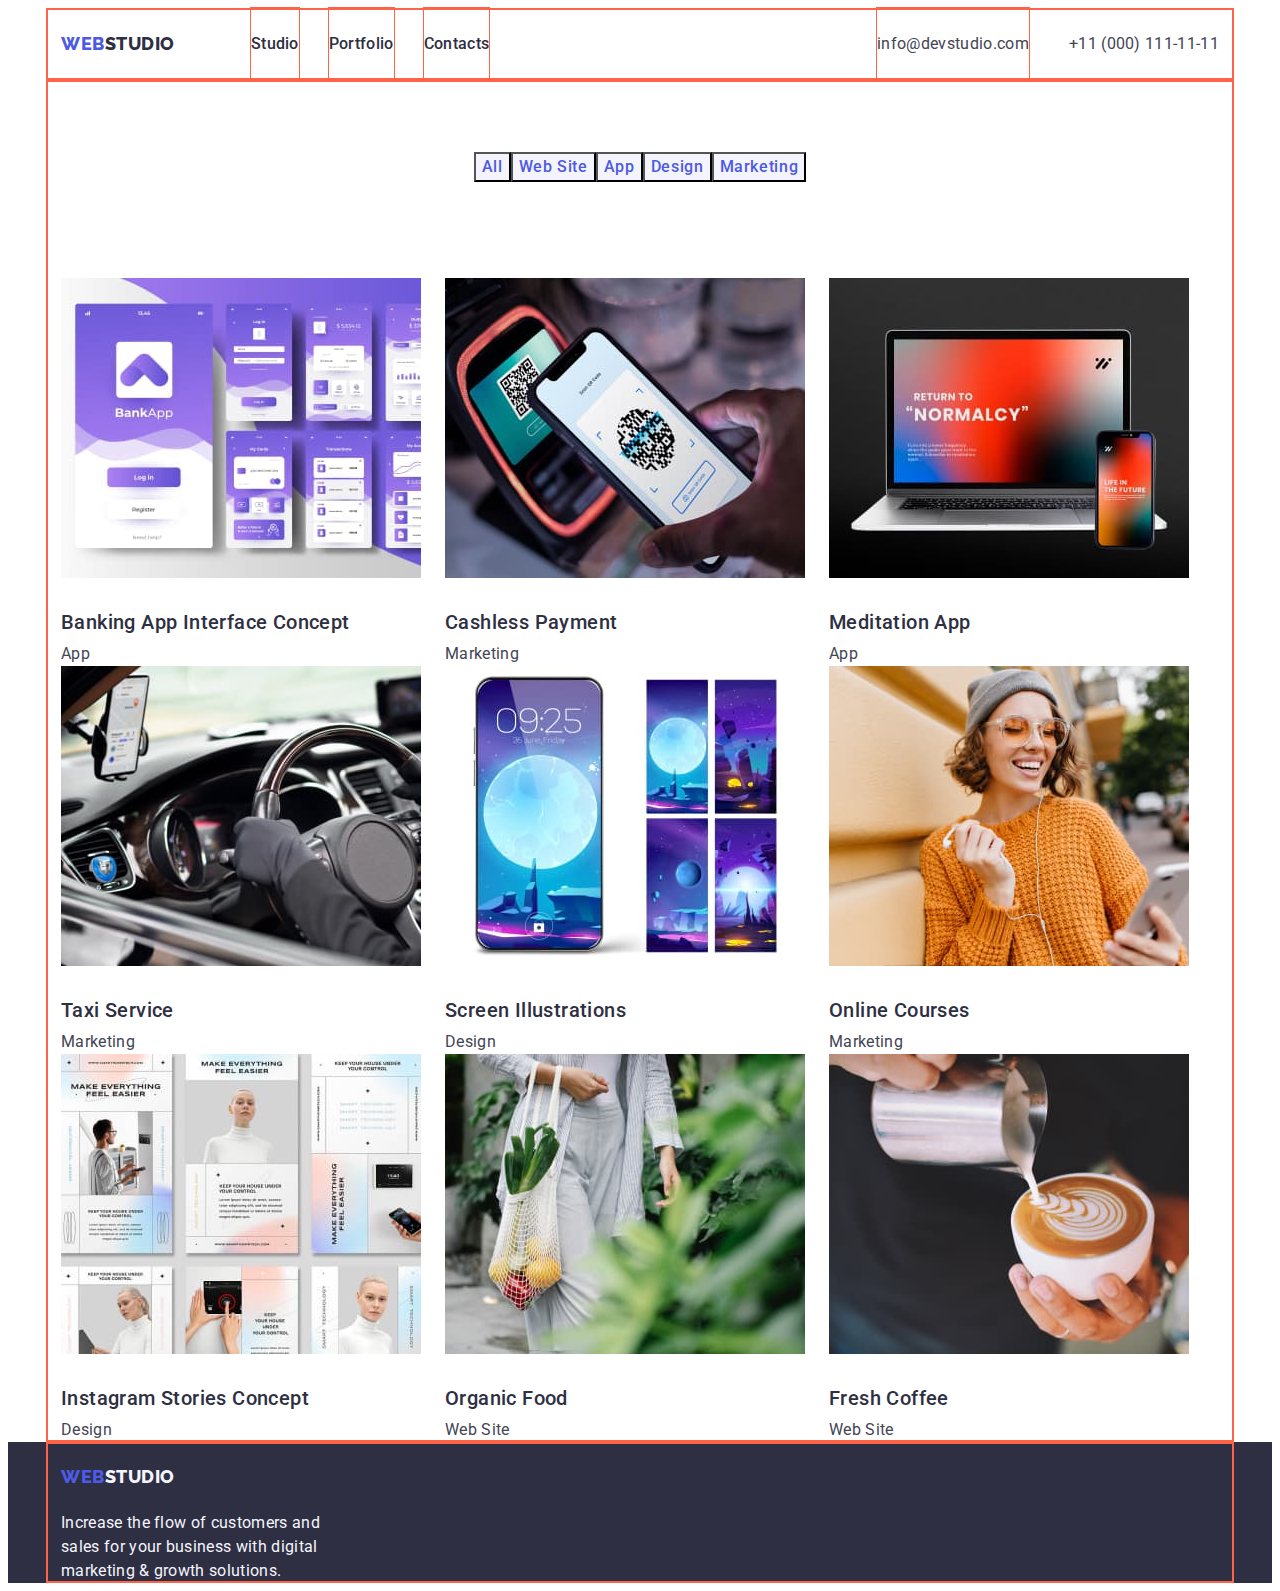
==== portfolio.html @ 321c63d9 "portfolio page is made" ====
<!DOCTYPE html>
<html lang="en">

<head>
    <meta charset="UTF-8" />
    <meta http-equiv="X-UA-Compatible" content="IE=edge" />
    <meta name="viewport" content="width=device-width, initial-scale=1.0" />
    <title>Portfolio</title>
    <link rel="preconnect" href="https://fonts.googleapis.com">
    <link rel="preconnect" href="https://fonts.gstatic.com" crossorigin>
    <link href="https://fonts.googleapis.com/css2?family=Raleway:wght@800&family=Roboto:wght@400;500;700&display=swap"
        rel="stylesheet">
    <link rel="stylesheet" href="https://cdnjs.cloudflare.com/ajax/libs/modern-normalize/1.1.0/modern-normalize.min.css"
        integrity="sha512-wpPYUAdjBVSE4KJnH1VR1HeZfpl1ub8YT/NKx4PuQ5NmX2tKuGu6U/JRp5y+Y8XG2tV+wKQpNHVUX03MfMFn9Q=="
        crossorigin="anonymous" referrerpolicy="no-referrer" />
    <link rel="stylesheet" href="./css/styles.css" />
</head>

<body>
    <!-- start header -->
    <header class="header">
        <div class="header-container container">
            <nav class="header-nav">
                <a href="./index.html" class="logo link">Web<span class="logo-dark">Studio</span></a>
                <ul class="header-list list">
                    <li class="header-list-item">
                        <a class="header-item link" href="./index.html">Studio</a>
                    </li>
                    <li class="header-list-item">
                        <a class="header-item link" href="./portfolio.html">Portfolio</a>
                    </li>
                    <li class="header-list-item">
                        <a class="header-item link" href="">Contacts</a>
                    </li>
                </ul>
            </nav>
            <address class="address">
                <ul class="address-list list">
                    <li class="address-list-item">
                        <a class="address-link link" href="mailto:info@devstudio.com">info@devstudio.com</a>
                    </li>
                    <li class="address-list-item">
                        <a class="address-link link" href="tel:+110001111111">+11 (000) 111-11-11</a>
                    </li>
                </ul>
            </address>
        </div>
    </header>
    <!-- start main -->
    <div class="container">
        <main>
            <!-- filters -->
            <!-- <aside></aside> -->
            <section>
                <h1 hidden>Portfolio</h1>
                <ul class="filter-list list">
                    <li><button class="btn-filter" type="button">All</button></li>
                    <li><button class="btn-filter" type="button">Web Site</button></li>
                    <li><button class="btn-filter" type="button">App</button></li>
                    <li><button class="btn-filter" type="button">Design</button></li>
                    <li><button class="btn-filter" type="button">Marketing</button></li>
                </ul>
                <ul class="advantages list">
                    <li class="advantages-list">
                        <a class="advantages-item link" href="">
                            <img class="advantages-images" src="./images/portfolio/bankapp.jpg"
                                alt="Banking App Interface Concept" width="360" />
                            <h2 class="advantages-title">Banking App Interface Concept</h2>
                            <p class="advantages-p">App</p>
                        </a>
                    </li>
                    <li class="advantages-list">
                        <a class="advantages-item link" href="">
                            <img class="advantages-images" src="./images/portfolio/payment.jpg" alt="Cashless Payment"
                                width="360" />
                            <h2 class="advantages-title">Cashless Payment</h2>
                            <p class="advantages-p">Marketing</p>
                        </a>
                    </li>
                    <li class="advantages-list">
                        <a class="advantages-item link" href="">
                            <img class="advantages-images" src="./images/portfolio/meditation.jpg" alt="Meditation App"
                                width="360" />
                            <h2 class="advantages-title">Meditation App</h2>
                            <p class="advantages-p">App</p>
                        </a>
                    </li>
                    <li class="advantages-list">
                        <a class="advantages-item link" href="">
                            <img class="advantages-images" src="./images/portfolio/taxi.jpg" alt="Taxi Service"
                                width="360" />
                            <h2 class="advantages-title">Taxi Service</h2>
                            <p class="advantages-p">Marketing</p>
                        </a>
                    </li>
                    <li class="advantages-list">
                        <a class="advantages-item link" href="">
                            <img class="advantages-images" src="./images/portfolio/screenillustrations.jpg"
                                alt="Screen Illustrations" width="360" />
                            <h2 class="advantages-title">Screen Illustrations</h2>
                            <p class="advantages-p">Design</p>
                        </a>
                    </li>
                    <li class="advantages-list">
                        <a class="advantages-item link" href="">
                            <img class="advantages-images" src="./images/portfolio/onlinecourses.jpg"
                                alt="Screen Illustrations" width="360" />
                            <h2 class="advantages-title">Online Courses</h2>
                            <p class="advantages-p">Marketing</p>
                        </a>
                    </li>
                    <li class="advantages-list">
                        <a class="advantages-item link" href="">
                            <img class="advantages-images" src="./images/portfolio/instagramconcept.jpg"
                                alt="Instagram Stories Concept" width="360" />
                            <h2 class="advantages-title">Instagram Stories Concept</h2>
                            <p class="advantages-p">Design</p>
                        </a>
                    </li>
                    <li class="advantages-list">
                        <a class="advantages-item link" href="">
                            <img class="advantages-images" src="./images/portfolio/organicfood.jpg" alt="Organic Food"
                                width="360" />
                            <h2 class="advantages-title">Organic Food</h2>
                            <p class="advantages-p">Web Site</p>
                        </a>
                    </li>
                    <li class="advantages-list">
                        <a class="advantages-item link" href="">
                            <img class="advantages-images" src="./images/portfolio/freshcoffee.jpg" alt="Fresh Coffee"
                                width="360" />
                            <h2 class="advantages-title">Fresh Coffee</h2>
                            <p class="advantages-p">Web Site</p>
                        </a>
                    </li>
                </ul>
            </section>
        </main>
    </div>
    <!-- start footer -->
    <footer class="footer">
        <div class="container">
            <a class="logo link" href="./index.html">Web<span class="logo-light">Studio</span></a>
            <p class="footer-text">
                Increase the flow of customers and sales for your business with
                digital marketing & growth solutions.
            </p>
        </div>
    </footer>
</body>

</html>
---- css/styles.css ----
/**
  |============================
  | default classes
  |============================
*/
/* main text color #2E2F42 */
/* secondary text color #434455 */
/* white text color #FFFFFF */
/* accent bgc #4D5AE5 */
/* secondary bgc #F4F4FD */

:root {
    --main-text-color: #2e2f42;
    --secondary-text-color: #434455;
    --white-text-color: #ffffff;
    --accent-bgc: #4d5ae5;
    --secondary-bgc: #f4f4fd;
    --ocean-text-color: #404bbf;
}

body {
    background-color: #ffffff;
    color: var(--secondary-text-color);
    font-family: Roboto, sans-serif;
    letter-spacing: 0.02em;
}

h1,
h2,
h3,
h4,
h5,
h6,
p {
    margin: 0;
}

img {
    display: block;
}

button {
    cursor: pointer;
}

.list {
    list-style: none;
    margin: 0;
    padding: 0;
}

.link {
    text-decoration: none;
    color: inherit;
}

.container {
    width: 1158px;
    margin-left: auto;
    margin-right: auto;
    padding: 0 15px;

    outline: 2px solid tomato;
    outline-offset: -2px;
}
/**
  |============================
  | header
  |============================
*/

/* .header {
    padding-top: 24px;
    padding-bottom: 24px;
} */

.header-container {
    display: flex;
    align-items: center;
}

.header-nav {
    display: flex;
    align-items: center;
}

.address-list {
    display: flex;
    align-items: center;
}

.address {
    margin-left: auto;
}

.logo {
    padding: 24px 0;
    display: block;
    margin-right: 76px;

    color: var(--accent-bgc);
    font-family: Raleway, sans-serif;
    font-size: 18px;
    font-weight: 800;
    letter-spacing: 0.03em;
    line-height: 1.17;
    text-transform: uppercase;
}

.logo-dark {
    color: var(--main-text-color);
}

.header-item {
    display: block;
    padding: 24px 0;

    color: var(--main-text-color);
    font-size: 16px;
    letter-spacing: 0.02em;
    line-height: 1.5;
    font-weight: 500;
}

.address-list {
    font-size: 16px;
    letter-spacing: 0.02em;
    line-height: 1.5;
}

.address-list-item:not(:last-child) {
    outline: 1px solid tomato;
    margin-right: 40px;
}

.address-link {
    padding: 24px 0;
    display: block;
}

.site-item {
    color: var(--secondary-text-color);
}

.header-list {
    display: flex;
    align-items: center;
}

.header-list-item:not(:last-child) {
    margin-right: 30px;
}

.header-list li {
    outline: 1px solid tomato;
}

.header-list a:hover,
.header-list a:focus {
    color: var(--ocean-text-color);
}

.address-list a:hover,
.address-list a:focus {
    color: var(--ocean-text-color);
}

.address {
    font-style: normal;
}

/**
  |============================
  | section hero
  |============================
*/

.section {
    padding-top: 120px;
    padding-bottom: 120px;
}

.hero {
    color: var(--white-text-color);
    font-size: 56px;
    letter-spacing: 0.02em;
    line-height: 1.07;
    text-align: center;
    margin-bottom: 48px;
}

.btn {
    font-family: inherit;
    color: var(--white-text-color);
    font-size: 16px;
    font-weight: 500;
    letter-spacing: 0.04em;
    background-color: var(--accent-bgc);
    line-height: 1.5;
    cursor: pointer;
}

.btn:focus,
.btn:hover {
    background-color: var(--ocean-text-color);
}

.btn-filter {
    font-family: inherit;
    color: var(--accent-bgc);
    font-size: 16px;
    font-weight: 500;
    letter-spacing: 0.04em;
    background-color: var(--secondary-bgc);
    line-height: 1.5;
    cursor: pointer;
}

.btn-filter:focus,
.btn-filter:hover {
    color: var(--white-text-color);
    background-color: var(--ocean-text-color);
}

/**
  |============================
  | section our advantages
  |============================
*/

.advantages-title {
    color: var(--main-text-color);
    font-size: 20px;
    letter-spacing: 0.02em;
    line-height: 1.2;
    font-weight: 500;
    margin-bottom: 8px;
}

.advantages-p {
    color: var(--secondary-text-color);
    letter-spacing: 0.02em;
    line-height: 1.5;
}

.section-advantages-list {
    display: flex;
}

.advantages-list-item {
    width: 400px;
}

.advantages-list-item:not(:last-child) {
    margin-right: 24px;
}

/**
  |============================
  | section what are we doing and our team
  |============================
*/

.section-hero {
    color: var(--main-text-color);
    font-size: 36px;
    font-weight: 600;
    letter-spacing: 0.02em;
    line-height: 1.11;
    text-align: center;
    background-color: var(--main-text-color);
}

.section-works,
.title-team {
    margin-bottom: 72px;

    color: var(--main-text-color);
    font-weight: 700;
    font-size: 36px;
    letter-spacing: 0.02em;
    line-height: 1.11;
    text-align: center;
    text-transform: capitalize;
}

.section-works-list {
    display: flex;
    outline: 1px solid tomato;
}

.works-list-item:not(:last-child) {
    margin-right: 24px;
}

.section-team {
    background-color: var(--secondary-bgc);
}

.our-title {
    color: var(--main-text-color);
    font-size: 20px;
    font-weight: 500;
    letter-spacing: 0.02em;
    line-height: 1.2;
}

.section-p {
    color: var(--secondary-text-color);
    letter-spacing: 0.02em;
    line-height: 1.5;
    font-size: 16px;
}

.team-item {
    background-color: var(--white-text-color);
}

.team-item:not(:last-child) {
    margin-right: 24px;
}

.section-item {
    display: flex;
}

/**
  |============================
  | footer
  |============================
*/

.footer {
    background-color: var(--main-text-color);
}

.logo-light {
    color: var(--secondary-bgc);
}

.footer p {
    color: var(--secondary-bgc);
    font-size: 16px;
    letter-spacing: 0.02em;
    line-height: 1.5;
}

.footer-text {
    width: 264px;
}

/**
  |============================
  | portfolio
  |============================
*/

.filter-list {
    display: flex;
    justify-content: center;
    padding-top: 72px;
    padding-bottom: 96px;
}

.advantages {
    display: flex;
    flex-wrap: wrap;
}

.advantages-item {
    width: 360px;
    display: block;
}

.advantages-images {
    margin-bottom: 32px;
}

.advantages-title {
    margin-bottom: 8px;
}

.advantages-list {
    margin-right: 24px;
}

.advantages-list:nth-child(3n) {
    margin-right: 0;
}
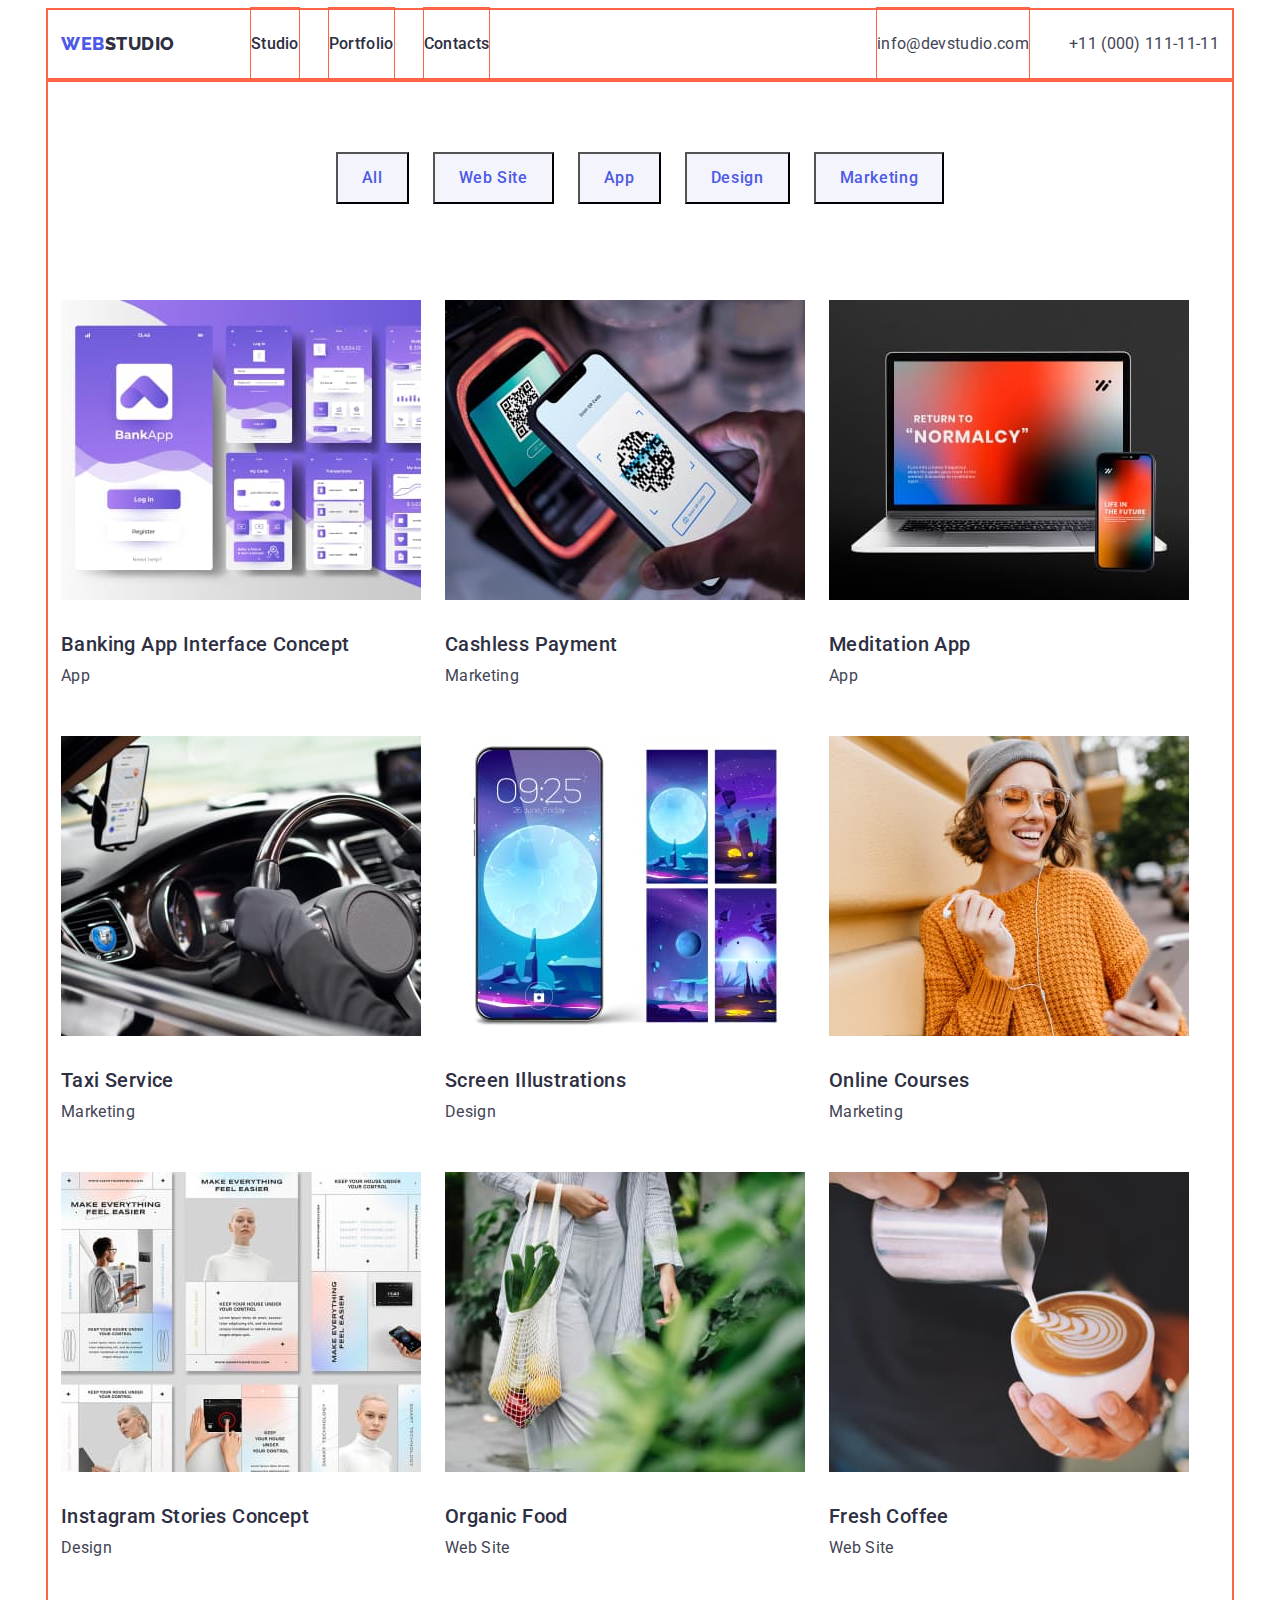
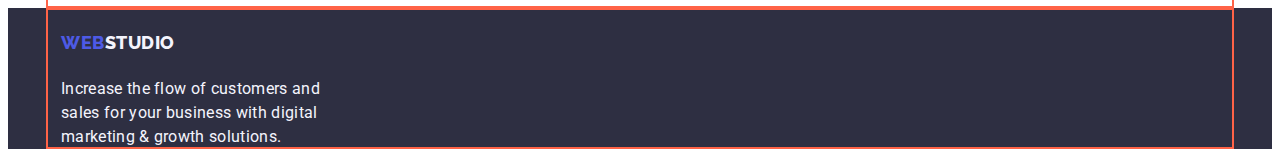
==== commit eaa2779b: "upd" ====
--- a/portfolio.html
+++ b/portfolio.html
@@ -54,11 +54,11 @@
             <section>
                 <h1 hidden>Portfolio</h1>
                 <ul class="filter-list list">
-                    <li><button class="btn-filter" type="button">All</button></li>
-                    <li><button class="btn-filter" type="button">Web Site</button></li>
-                    <li><button class="btn-filter" type="button">App</button></li>
-                    <li><button class="btn-filter" type="button">Design</button></li>
-                    <li><button class="btn-filter" type="button">Marketing</button></li>
+                    <li class="filter-list-item"><button class="btn-filter" type="button">All</button></li>
+                    <li class="filter-list-item"><button class="btn-filter" type="button">Web Site</button></li>
+                    <li class="filter-list-item"><button class="btn-filter" type="button">App</button></li>
+                    <li class="filter-list-item"><button class="btn-filter" type="button">Design</button></li>
+                    <li class="filter-list-item"><button class="btn-filter" type="button">Marketing</button></li>
                 </ul>
                 <ul class="advantages list">
                     <li class="advantages-list">
--- a/css/styles.css
+++ b/css/styles.css
@@ -206,6 +206,7 @@
 }
 
 .btn-filter {
+    padding: 12px 24px;
     font-family: inherit;
     color: var(--accent-bgc);
     font-size: 16px;
@@ -382,8 +383,13 @@
 
 .advantages-list {
     margin-right: 24px;
+    margin-bottom: 48px;
 }
 
 .advantages-list:nth-child(3n) {
     margin-right: 0;
 }
+
+.filter-list-item:not(:last-child) {
+    margin-right: 24px;
+}
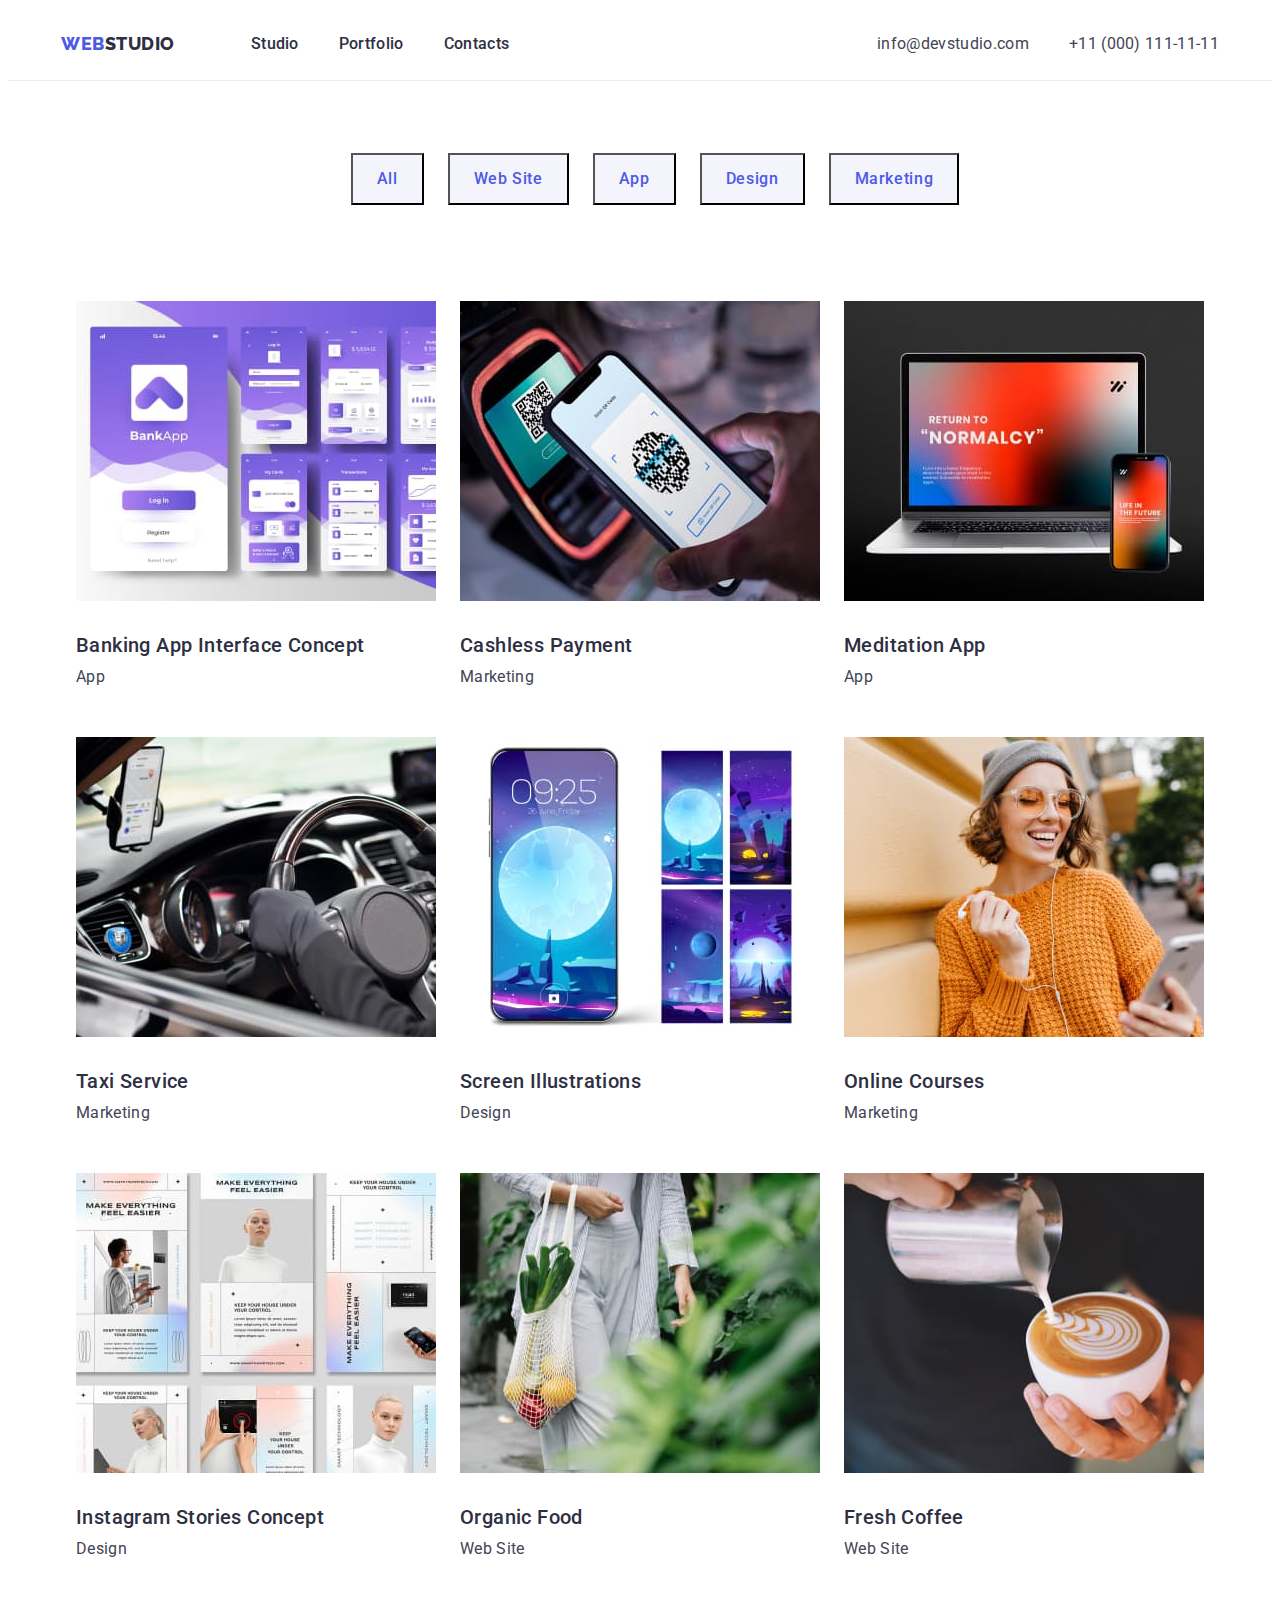
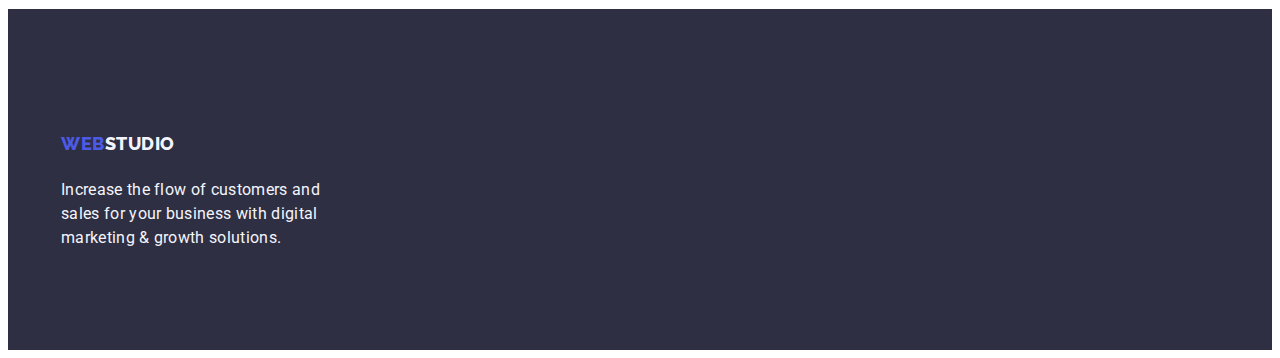
==== commit b30ed8d5: "fix" ====
--- a/portfolio.html
+++ b/portfolio.html
@@ -51,7 +51,7 @@
         <main>
             <!-- filters -->
             <!-- <aside></aside> -->
-            <section>
+            <section class="container">
                 <h1 hidden>Portfolio</h1>
                 <ul class="filter-list list">
                     <li class="filter-list-item"><button class="btn-filter" type="button">All</button></li>
--- a/css/styles.css
+++ b/css/styles.css
@@ -60,8 +60,8 @@
     margin-right: auto;
     padding: 0 15px;
 
-    outline: 2px solid tomato;
-    outline-offset: -2px;
+    /* outline: 2px solid tomato;
+    outline-offset: -2px; */
 }
 /**
   |============================
@@ -69,10 +69,11 @@
   |============================
 */
 
-/* .header {
-    padding-top: 24px;
-    padding-bottom: 24px;
-} */
+.header {
+    /* padding-top: 24px;
+    padding-bottom: 24px; */
+    border-bottom: 1px solid #e7e9fc;
+}
 
 .header-container {
     display: flex;
@@ -129,7 +130,7 @@
 }
 
 .address-list-item:not(:last-child) {
-    outline: 1px solid tomato;
+    /* outline: 1px solid tomato; */
     margin-right: 40px;
 }
 
@@ -148,12 +149,12 @@
 }
 
 .header-list-item:not(:last-child) {
-    margin-right: 30px;
-}
-
+    margin-right: 40px;
+}
+/* 
 .header-list li {
     outline: 1px solid tomato;
-}
+} */
 
 .header-list a:hover,
 .header-list a:focus {
@@ -186,10 +187,19 @@
     letter-spacing: 0.02em;
     line-height: 1.07;
     text-align: center;
+    margin: 0 auto;
     margin-bottom: 48px;
+    max-width: 496px;
 }
 
 .btn {
+    display: block;
+    margin: 0 auto;
+    min-width: 169px;
+    height: 56px;
+
+    border: none;
+    border-radius: 4px;
     font-family: inherit;
     color: var(--white-text-color);
     font-size: 16px;
@@ -263,6 +273,8 @@
 */
 
 .section-hero {
+    padding: 188px 0;
+
     color: var(--main-text-color);
     font-size: 36px;
     font-weight: 600;
@@ -287,7 +299,6 @@
 
 .section-works-list {
     display: flex;
-    outline: 1px solid tomato;
 }
 
 .works-list-item:not(:last-child) {
@@ -315,6 +326,7 @@
 
 .team-item {
     background-color: var(--white-text-color);
+    border-radius: 0px 0px 4px 4px;
 }
 
 .team-item:not(:last-child) {
@@ -325,6 +337,10 @@
     display: flex;
 }
 
+.card-info {
+    padding: 32px 16px;
+}
+
 /**
   |============================
   | footer
@@ -333,6 +349,7 @@
 
 .footer {
     background-color: var(--main-text-color);
+    padding: 100px 0;
 }
 
 .logo-light {
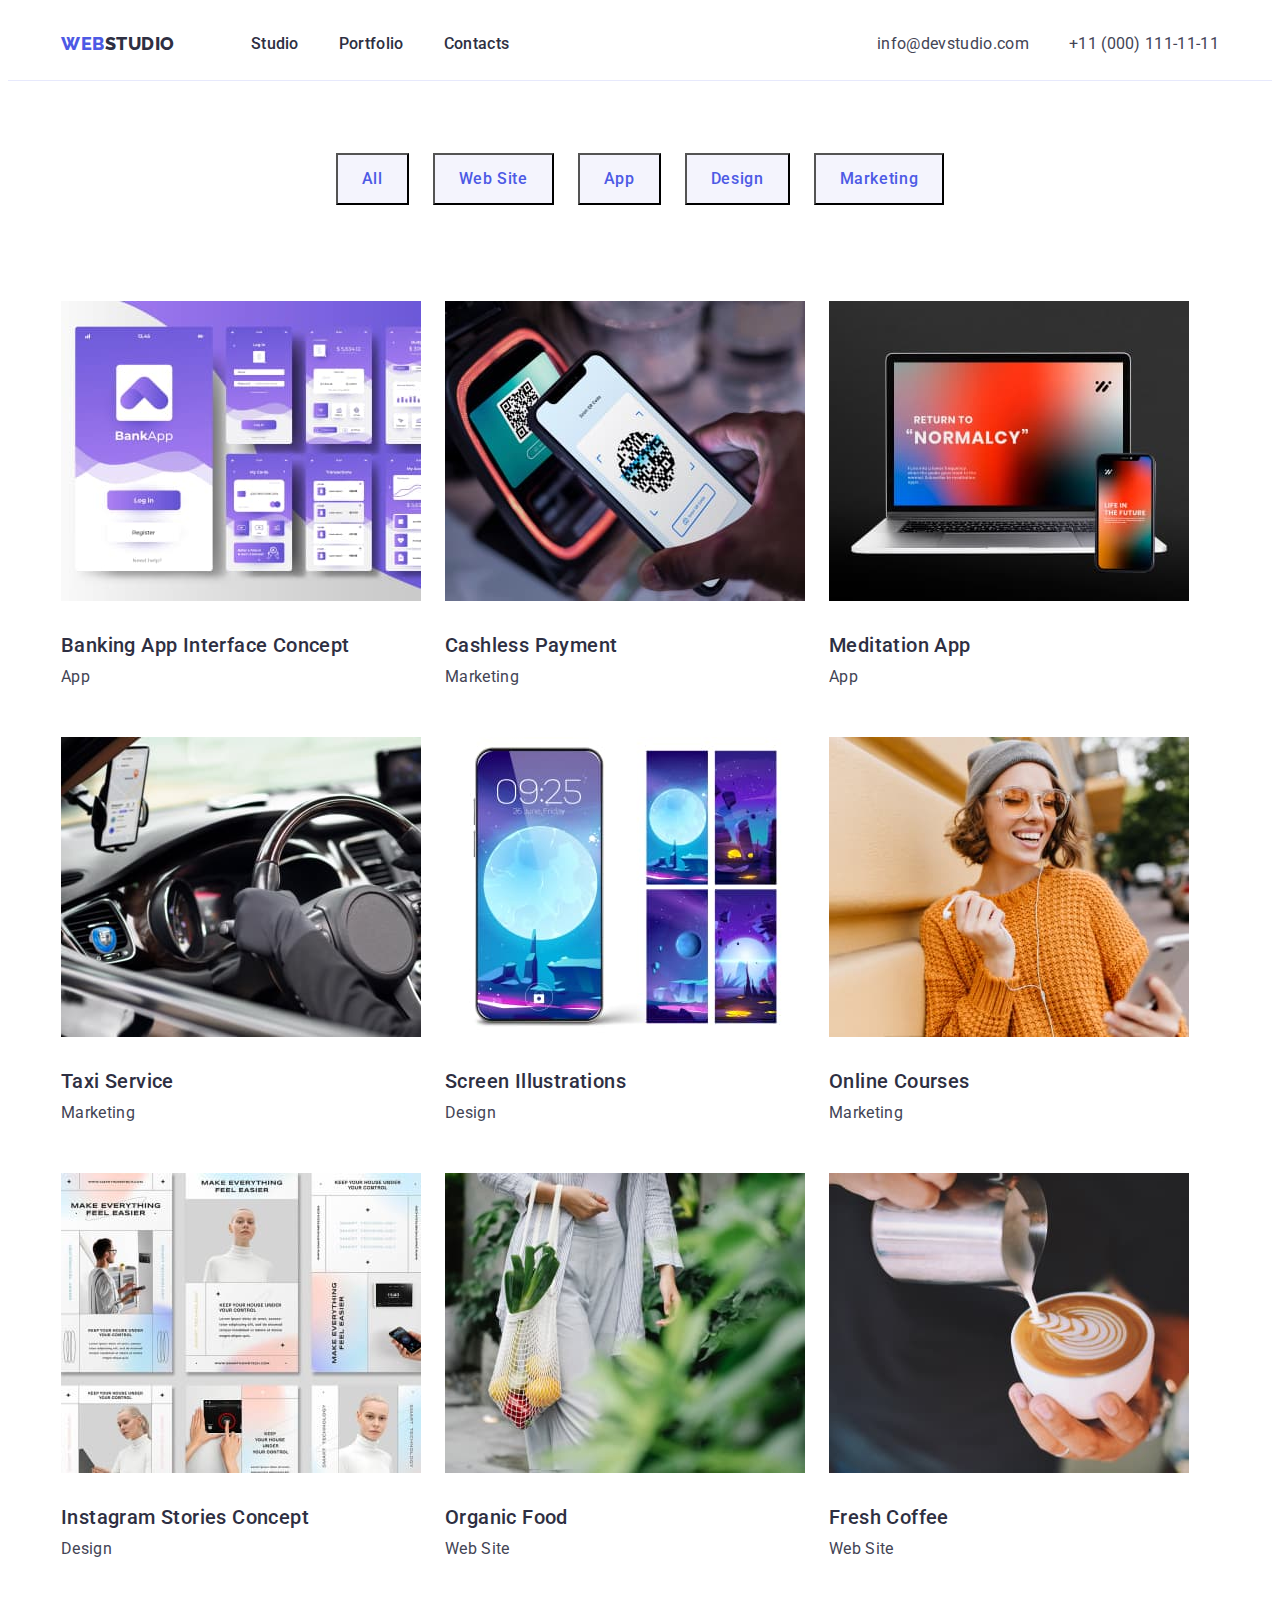
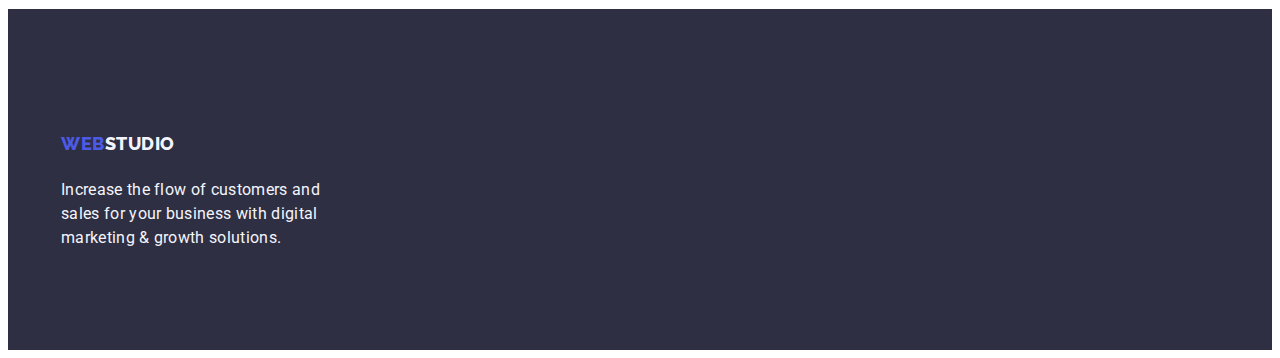
==== commit 6d3a59d6: "Update portfolio.html" ====
--- a/portfolio.html
+++ b/portfolio.html
@@ -47,11 +47,12 @@
         </div>
     </header>
     <!-- start main -->
-    <div class="container">
-        <main>
-            <!-- filters -->
-            <!-- <aside></aside> -->
-            <section class="container">
+
+    <main>
+        <!-- filters -->
+        <!-- <aside></aside> -->
+        <section class="section-portfolio">
+            <div class="container">
                 <h1 hidden>Portfolio</h1>
                 <ul class="filter-list list">
                     <li class="filter-list-item"><button class="btn-filter" type="button">All</button></li>
@@ -134,9 +135,10 @@
                         </a>
                     </li>
                 </ul>
-            </section>
-        </main>
-    </div>
+            </div>
+        </section>
+    </main>
+
     <!-- start footer -->
     <footer class="footer">
         <div class="container">
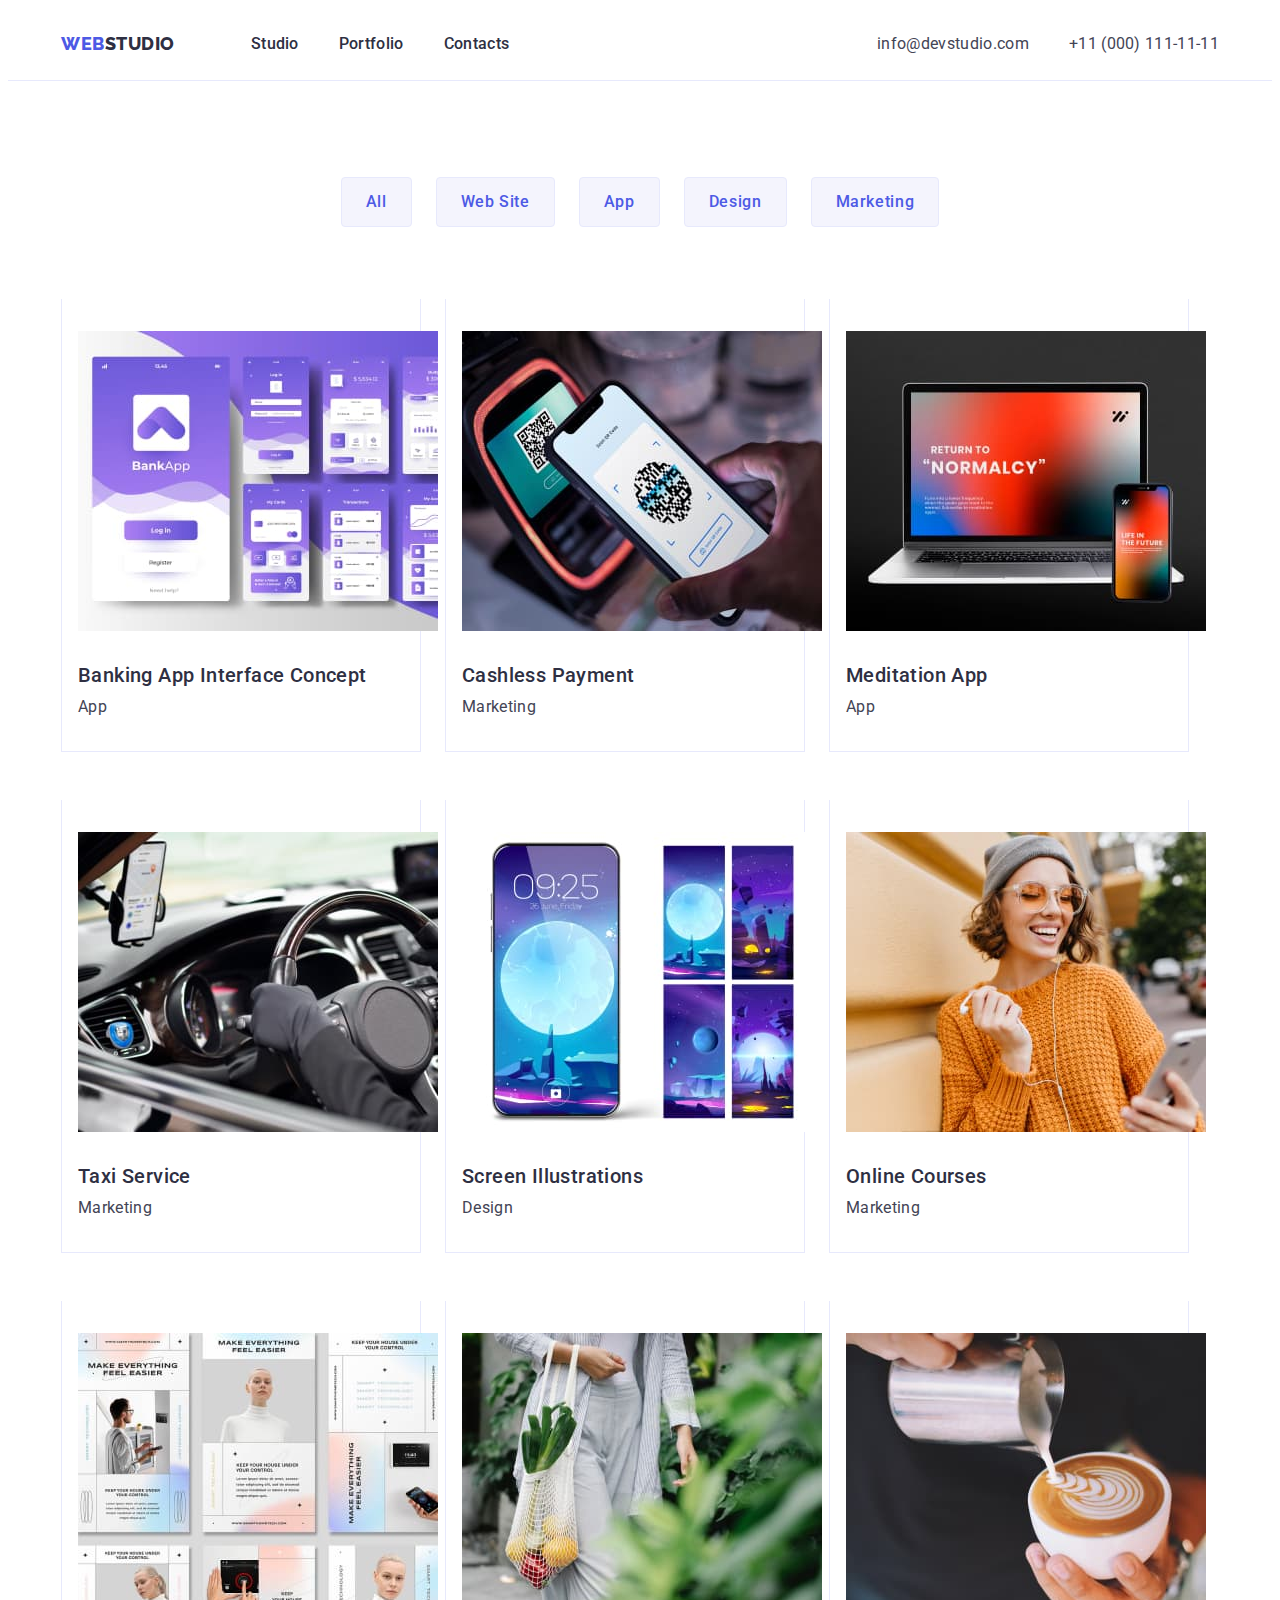
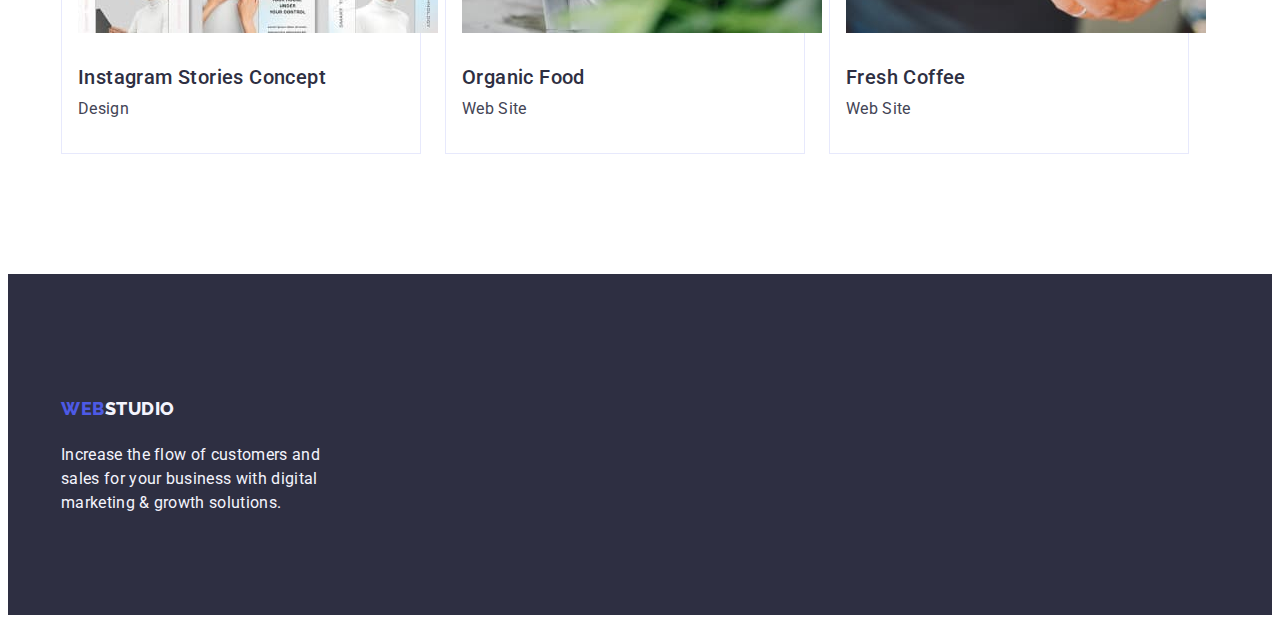
==== commit d832600c: "1" ====
--- a/portfolio.html
+++ b/portfolio.html
@@ -64,74 +64,92 @@
                 <ul class="advantages list">
                     <li class="advantages-list">
                         <a class="advantages-item link" href="">
-                            <img class="advantages-images" src="./images/portfolio/bankapp.jpg"
-                                alt="Banking App Interface Concept" width="360" />
-                            <h2 class="advantages-title">Banking App Interface Concept</h2>
-                            <p class="advantages-p">App</p>
+                            <div class="card-item">
+                                <img class="advantages-images" src="./images/portfolio/bankapp.jpg"
+                                    alt="Banking App Interface Concept" width="360" />
+                                <h2 class="advantages-title">Banking App Interface Concept</h2>
+                                <p class="advantages-p">App</p>
+                            </div>
                         </a>
                     </li>
                     <li class="advantages-list">
                         <a class="advantages-item link" href="">
-                            <img class="advantages-images" src="./images/portfolio/payment.jpg" alt="Cashless Payment"
-                                width="360" />
-                            <h2 class="advantages-title">Cashless Payment</h2>
-                            <p class="advantages-p">Marketing</p>
+                            <div class="card-item">
+                                <img class="advantages-images" src="./images/portfolio/payment.jpg"
+                                    alt="Cashless Payment" width="360" />
+                                <h2 class="advantages-title">Cashless Payment</h2>
+                                <p class="advantages-p">Marketing</p>
+                            </div>
                         </a>
                     </li>
                     <li class="advantages-list">
                         <a class="advantages-item link" href="">
-                            <img class="advantages-images" src="./images/portfolio/meditation.jpg" alt="Meditation App"
-                                width="360" />
-                            <h2 class="advantages-title">Meditation App</h2>
-                            <p class="advantages-p">App</p>
+                            <div class="card-item">
+                                <img class="advantages-images" src="./images/portfolio/meditation.jpg"
+                                    alt="Meditation App" width="360" />
+                                <h2 class="advantages-title">Meditation App</h2>
+                                <p class="advantages-p">App</p>
+                            </div>
                         </a>
                     </li>
                     <li class="advantages-list">
                         <a class="advantages-item link" href="">
-                            <img class="advantages-images" src="./images/portfolio/taxi.jpg" alt="Taxi Service"
-                                width="360" />
-                            <h2 class="advantages-title">Taxi Service</h2>
-                            <p class="advantages-p">Marketing</p>
+                            <div class="card-item">
+                                <img class="advantages-images" src="./images/portfolio/taxi.jpg" alt="Taxi Service"
+                                    width="360" />
+                                <h2 class="advantages-title">Taxi Service</h2>
+                                <p class="advantages-p">Marketing</p>
+                            </div>
                         </a>
                     </li>
                     <li class="advantages-list">
                         <a class="advantages-item link" href="">
-                            <img class="advantages-images" src="./images/portfolio/screenillustrations.jpg"
-                                alt="Screen Illustrations" width="360" />
-                            <h2 class="advantages-title">Screen Illustrations</h2>
-                            <p class="advantages-p">Design</p>
+                            <div class="card-item">
+                                <img class="advantages-images" src="./images/portfolio/screenillustrations.jpg"
+                                    alt="Screen Illustrations" width="360" />
+                                <h2 class="advantages-title">Screen Illustrations</h2>
+                                <p class="advantages-p">Design</p>
+                            </div>
                         </a>
                     </li>
                     <li class="advantages-list">
                         <a class="advantages-item link" href="">
-                            <img class="advantages-images" src="./images/portfolio/onlinecourses.jpg"
-                                alt="Screen Illustrations" width="360" />
-                            <h2 class="advantages-title">Online Courses</h2>
-                            <p class="advantages-p">Marketing</p>
+                            <div class="card-item">
+                                <img class="advantages-images" src="./images/portfolio/onlinecourses.jpg"
+                                    alt="Screen Illustrations" width="360" />
+                                <h2 class="advantages-title">Online Courses</h2>
+                                <p class="advantages-p">Marketing</p>
+                            </div>
                         </a>
                     </li>
                     <li class="advantages-list">
                         <a class="advantages-item link" href="">
-                            <img class="advantages-images" src="./images/portfolio/instagramconcept.jpg"
-                                alt="Instagram Stories Concept" width="360" />
-                            <h2 class="advantages-title">Instagram Stories Concept</h2>
-                            <p class="advantages-p">Design</p>
+                            <div class="card-item">
+                                <img class="advantages-images" src="./images/portfolio/instagramconcept.jpg"
+                                    alt="Instagram Stories Concept" width="360" />
+                                <h2 class="advantages-title">Instagram Stories Concept</h2>
+                                <p class="advantages-p">Design</p>
+                            </div>
                         </a>
                     </li>
                     <li class="advantages-list">
                         <a class="advantages-item link" href="">
-                            <img class="advantages-images" src="./images/portfolio/organicfood.jpg" alt="Organic Food"
-                                width="360" />
-                            <h2 class="advantages-title">Organic Food</h2>
-                            <p class="advantages-p">Web Site</p>
+                            <div class="card-item">
+                                <img class="advantages-images" src="./images/portfolio/organicfood.jpg"
+                                    alt="Organic Food" width="360" />
+                                <h2 class="advantages-title">Organic Food</h2>
+                                <p class="advantages-p">Web Site</p>
+                            </div>
                         </a>
                     </li>
                     <li class="advantages-list">
                         <a class="advantages-item link" href="">
-                            <img class="advantages-images" src="./images/portfolio/freshcoffee.jpg" alt="Fresh Coffee"
-                                width="360" />
-                            <h2 class="advantages-title">Fresh Coffee</h2>
-                            <p class="advantages-p">Web Site</p>
+                            <div class="card-item">
+                                <img class="advantages-images" src="./images/portfolio/freshcoffee.jpg"
+                                    alt="Fresh Coffee" width="360" />
+                                <h2 class="advantages-title">Fresh Coffee</h2>
+                                <p class="advantages-p">Web Site</p>
+                            </div>
                         </a>
                     </li>
                 </ul>
--- a/css/styles.css
+++ b/css/styles.css
@@ -16,6 +16,7 @@
     --accent-bgc: #4d5ae5;
     --secondary-bgc: #f4f4fd;
     --ocean-text-color: #404bbf;
+    --border-btn-color: #e7e9fc;
 }
 
 body {
@@ -225,12 +226,15 @@
     background-color: var(--secondary-bgc);
     line-height: 1.5;
     cursor: pointer;
+    border: 1px solid var(--border-btn-color);
+    border-radius: 4px;
 }
 
 .btn-filter:focus,
 .btn-filter:hover {
     color: var(--white-text-color);
     background-color: var(--ocean-text-color);
+    border: 1px solid transparent;
 }
 
 /**
@@ -376,8 +380,7 @@
 .filter-list {
     display: flex;
     justify-content: center;
-    padding-top: 72px;
-    padding-bottom: 96px;
+    margin-bottom: 72px;
 }
 
 .advantages {
@@ -407,6 +410,20 @@
     margin-right: 0;
 }
 
+.advantages-list:nth-child(n + 7) {
+    margin-bottom: 0;
+}
+
 .filter-list-item:not(:last-child) {
     margin-right: 24px;
 }
+
+.section-portfolio {
+    padding: 96px 0 120px;
+}
+
+.card-item {
+    padding: 32px 16px;
+    border: 1px solid var(--border-btn-color);
+    border-top: none;
+}
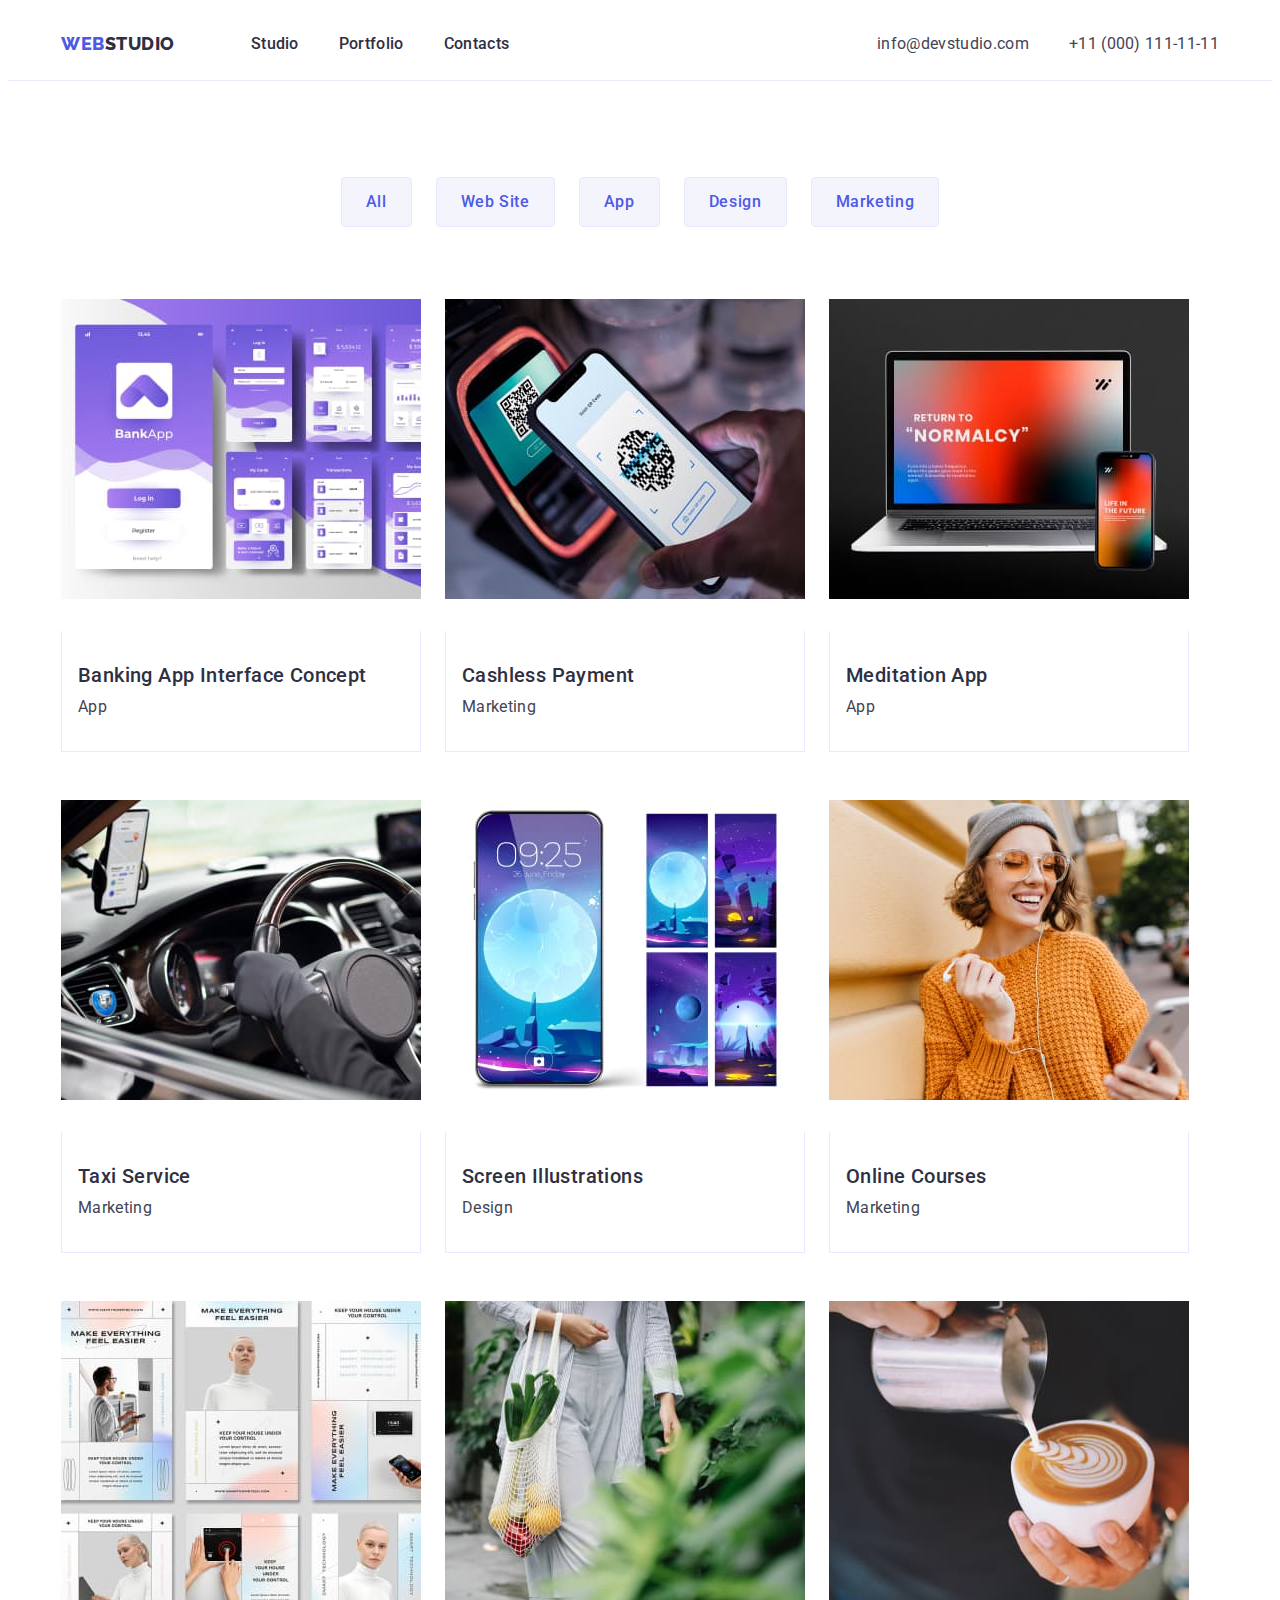
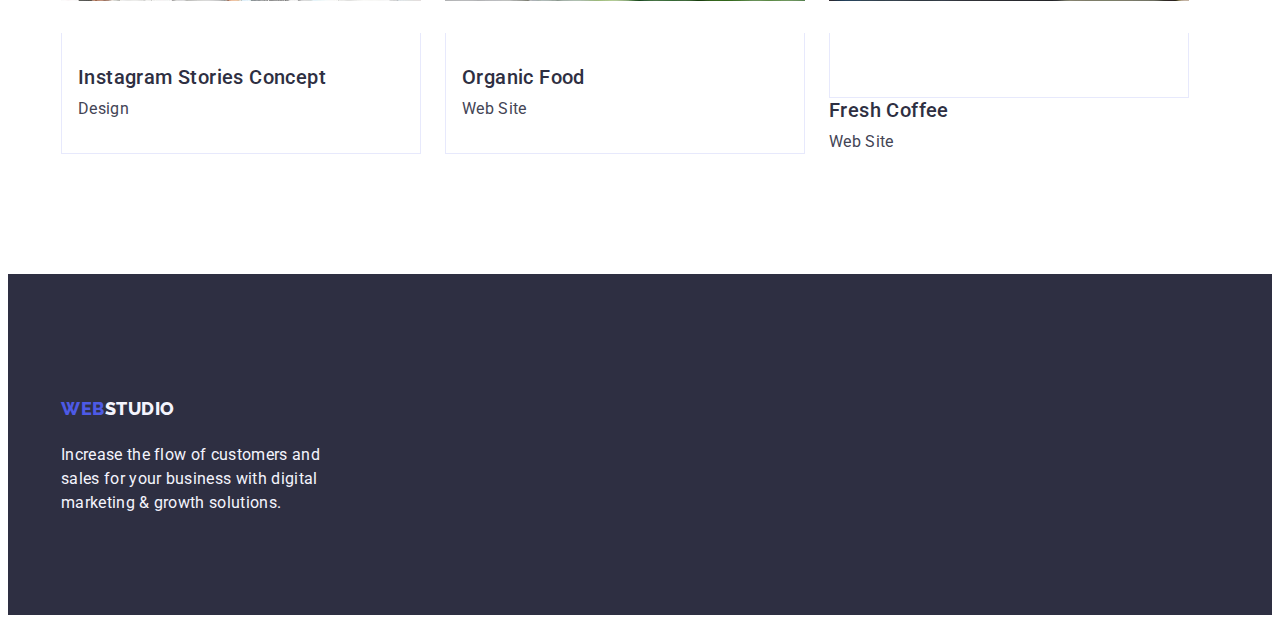
==== commit bb322bff: "fix div" ====
--- a/portfolio.html
+++ b/portfolio.html
@@ -64,9 +64,10 @@
                 <ul class="advantages list">
                     <li class="advantages-list">
                         <a class="advantages-item link" href="">
+
+                            <img class="advantages-images" src="./images/portfolio/bankapp.jpg"
+                                alt="Banking App Interface Concept" width="360" />
                             <div class="card-item">
-                                <img class="advantages-images" src="./images/portfolio/bankapp.jpg"
-                                    alt="Banking App Interface Concept" width="360" />
                                 <h2 class="advantages-title">Banking App Interface Concept</h2>
                                 <p class="advantages-p">App</p>
                             </div>
@@ -74,9 +75,10 @@
                     </li>
                     <li class="advantages-list">
                         <a class="advantages-item link" href="">
+
+                            <img class="advantages-images" src="./images/portfolio/payment.jpg" alt="Cashless Payment"
+                                width="360" />
                             <div class="card-item">
-                                <img class="advantages-images" src="./images/portfolio/payment.jpg"
-                                    alt="Cashless Payment" width="360" />
                                 <h2 class="advantages-title">Cashless Payment</h2>
                                 <p class="advantages-p">Marketing</p>
                             </div>
@@ -84,9 +86,9 @@
                     </li>
                     <li class="advantages-list">
                         <a class="advantages-item link" href="">
+                            <img class="advantages-images" src="./images/portfolio/meditation.jpg" alt="Meditation App"
+                                width="360" />
                             <div class="card-item">
-                                <img class="advantages-images" src="./images/portfolio/meditation.jpg"
-                                    alt="Meditation App" width="360" />
                                 <h2 class="advantages-title">Meditation App</h2>
                                 <p class="advantages-p">App</p>
                             </div>
@@ -94,9 +96,9 @@
                     </li>
                     <li class="advantages-list">
                         <a class="advantages-item link" href="">
+                            <img class="advantages-images" src="./images/portfolio/taxi.jpg" alt="Taxi Service"
+                                width="360" />
                             <div class="card-item">
-                                <img class="advantages-images" src="./images/portfolio/taxi.jpg" alt="Taxi Service"
-                                    width="360" />
                                 <h2 class="advantages-title">Taxi Service</h2>
                                 <p class="advantages-p">Marketing</p>
                             </div>
@@ -104,9 +106,9 @@
                     </li>
                     <li class="advantages-list">
                         <a class="advantages-item link" href="">
+                            <img class="advantages-images" src="./images/portfolio/screenillustrations.jpg"
+                                alt="Screen Illustrations" width="360" />
                             <div class="card-item">
-                                <img class="advantages-images" src="./images/portfolio/screenillustrations.jpg"
-                                    alt="Screen Illustrations" width="360" />
                                 <h2 class="advantages-title">Screen Illustrations</h2>
                                 <p class="advantages-p">Design</p>
                             </div>
@@ -114,9 +116,9 @@
                     </li>
                     <li class="advantages-list">
                         <a class="advantages-item link" href="">
+                            <img class="advantages-images" src="./images/portfolio/onlinecourses.jpg"
+                                alt="Screen Illustrations" width="360" />
                             <div class="card-item">
-                                <img class="advantages-images" src="./images/portfolio/onlinecourses.jpg"
-                                    alt="Screen Illustrations" width="360" />
                                 <h2 class="advantages-title">Online Courses</h2>
                                 <p class="advantages-p">Marketing</p>
                             </div>
@@ -124,9 +126,9 @@
                     </li>
                     <li class="advantages-list">
                         <a class="advantages-item link" href="">
+                            <img class="advantages-images" src="./images/portfolio/instagramconcept.jpg"
+                                alt="Instagram Stories Concept" width="360" />
                             <div class="card-item">
-                                <img class="advantages-images" src="./images/portfolio/instagramconcept.jpg"
-                                    alt="Instagram Stories Concept" width="360" />
                                 <h2 class="advantages-title">Instagram Stories Concept</h2>
                                 <p class="advantages-p">Design</p>
                             </div>
@@ -134,9 +136,9 @@
                     </li>
                     <li class="advantages-list">
                         <a class="advantages-item link" href="">
+                            <img class="advantages-images" src="./images/portfolio/organicfood.jpg" alt="Organic Food"
+                                width="360" />
                             <div class="card-item">
-                                <img class="advantages-images" src="./images/portfolio/organicfood.jpg"
-                                    alt="Organic Food" width="360" />
                                 <h2 class="advantages-title">Organic Food</h2>
                                 <p class="advantages-p">Web Site</p>
                             </div>
@@ -144,15 +146,15 @@
                     </li>
                     <li class="advantages-list">
                         <a class="advantages-item link" href="">
-                            <div class="card-item">
-                                <img class="advantages-images" src="./images/portfolio/freshcoffee.jpg"
-                                    alt="Fresh Coffee" width="360" />
-                                <h2 class="advantages-title">Fresh Coffee</h2>
-                                <p class="advantages-p">Web Site</p>
-                            </div>
-                        </a>
-                    </li>
-                </ul>
+                            <img class="advantages-images" src="./images/portfolio/freshcoffee.jpg" alt="Fresh Coffee"
+                                width="360" />
+                            <div class="card-item"></div>
+                            <h2 class="advantages-title">Fresh Coffee</h2>
+                            <p class="advantages-p">Web Site</p>
+            </div>
+            </a>
+            </li>
+            </ul>
             </div>
         </section>
     </main>
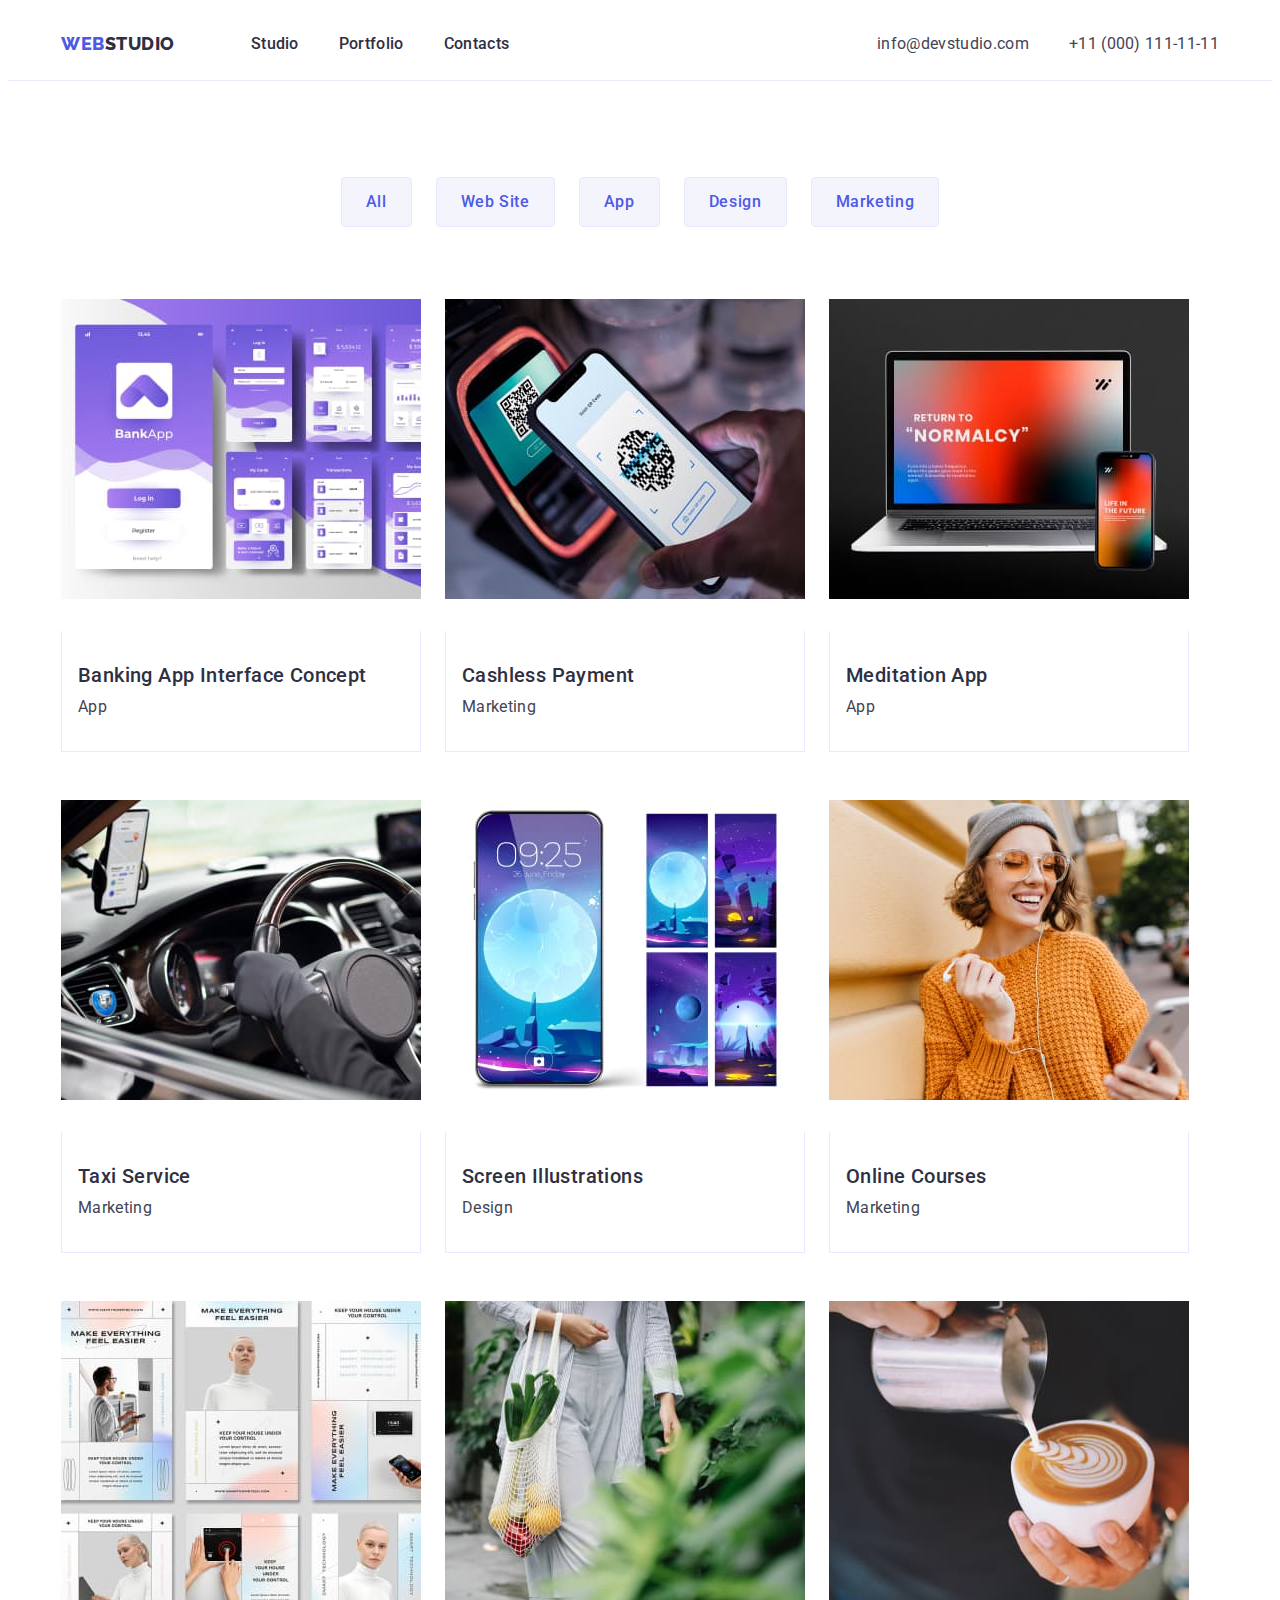
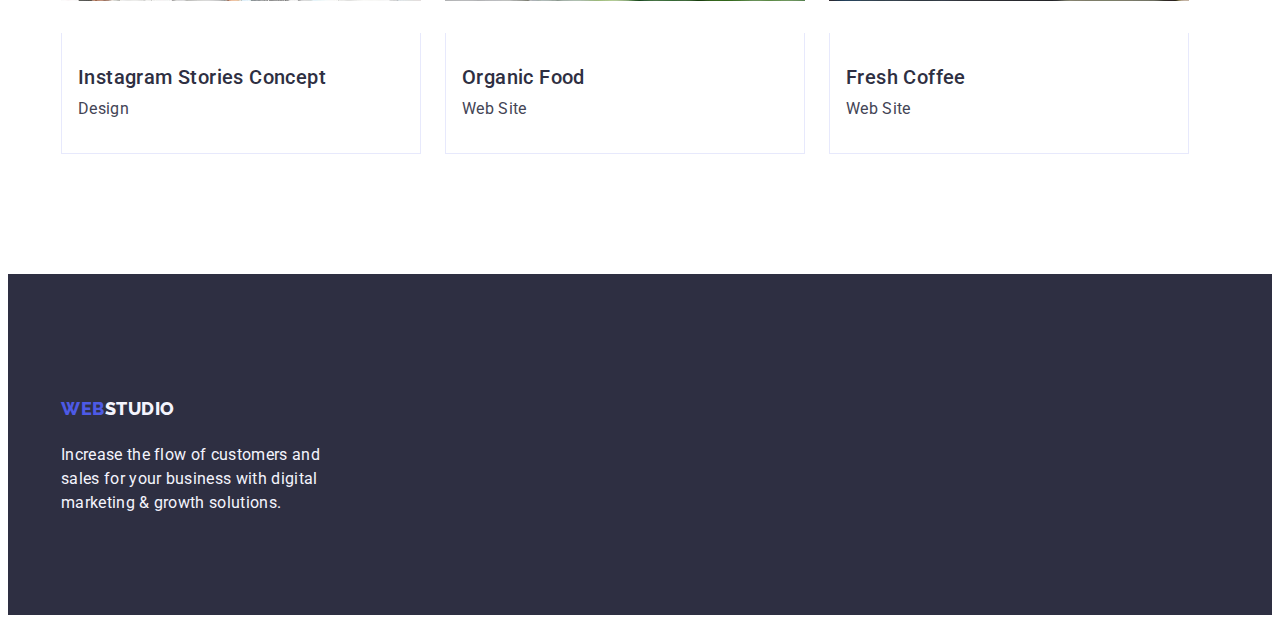
==== commit 5b03f6e7: "fix" ====
--- a/portfolio.html
+++ b/portfolio.html
@@ -64,7 +64,6 @@
                 <ul class="advantages list">
                     <li class="advantages-list">
                         <a class="advantages-item link" href="">
-
                             <img class="advantages-images" src="./images/portfolio/bankapp.jpg"
                                 alt="Banking App Interface Concept" width="360" />
                             <div class="card-item">
@@ -75,7 +74,6 @@
                     </li>
                     <li class="advantages-list">
                         <a class="advantages-item link" href="">
-
                             <img class="advantages-images" src="./images/portfolio/payment.jpg" alt="Cashless Payment"
                                 width="360" />
                             <div class="card-item">
@@ -148,13 +146,13 @@
                         <a class="advantages-item link" href="">
                             <img class="advantages-images" src="./images/portfolio/freshcoffee.jpg" alt="Fresh Coffee"
                                 width="360" />
-                            <div class="card-item"></div>
-                            <h2 class="advantages-title">Fresh Coffee</h2>
-                            <p class="advantages-p">Web Site</p>
-            </div>
-            </a>
-            </li>
-            </ul>
+                            <div class="card-item">
+                                <h2 class="advantages-title">Fresh Coffee</h2>
+                                <p class="advantages-p">Web Site</p>
+                            </div>
+                        </a>
+                    </li>
+                </ul>
             </div>
         </section>
     </main>
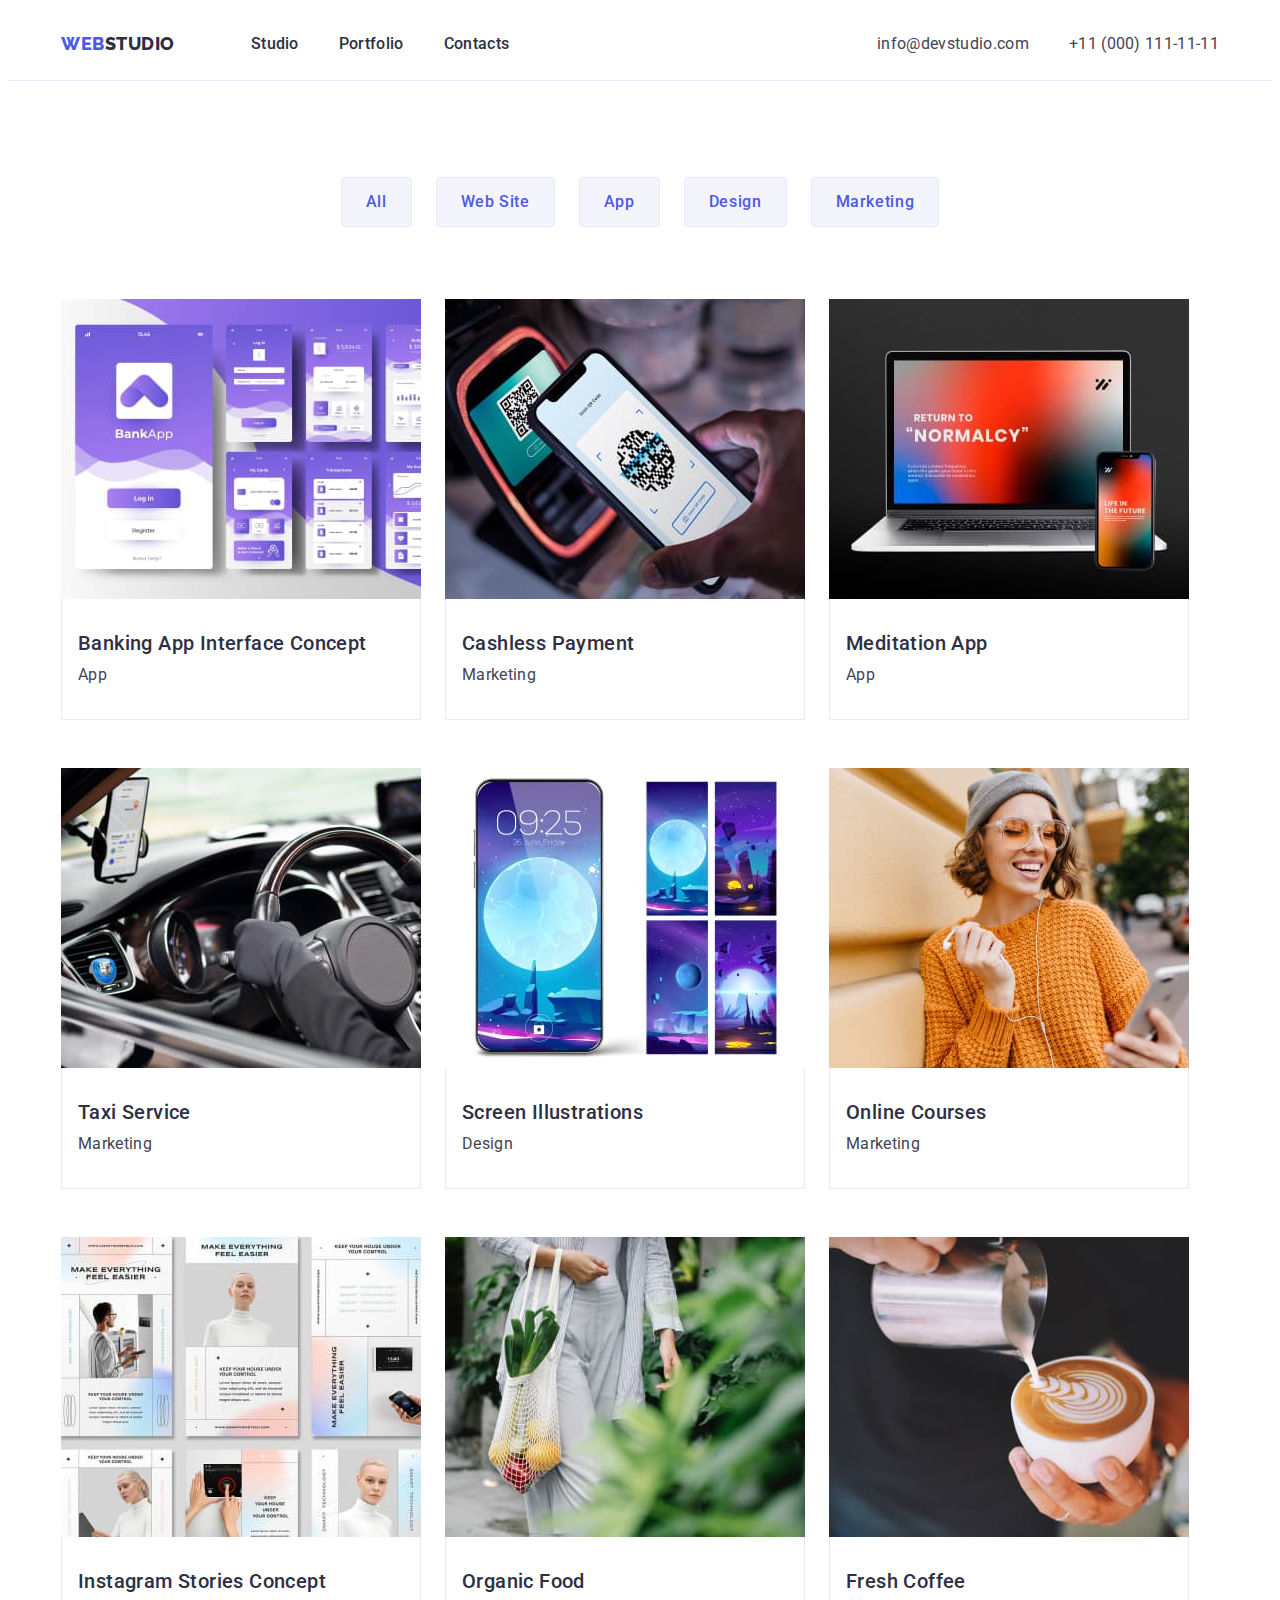
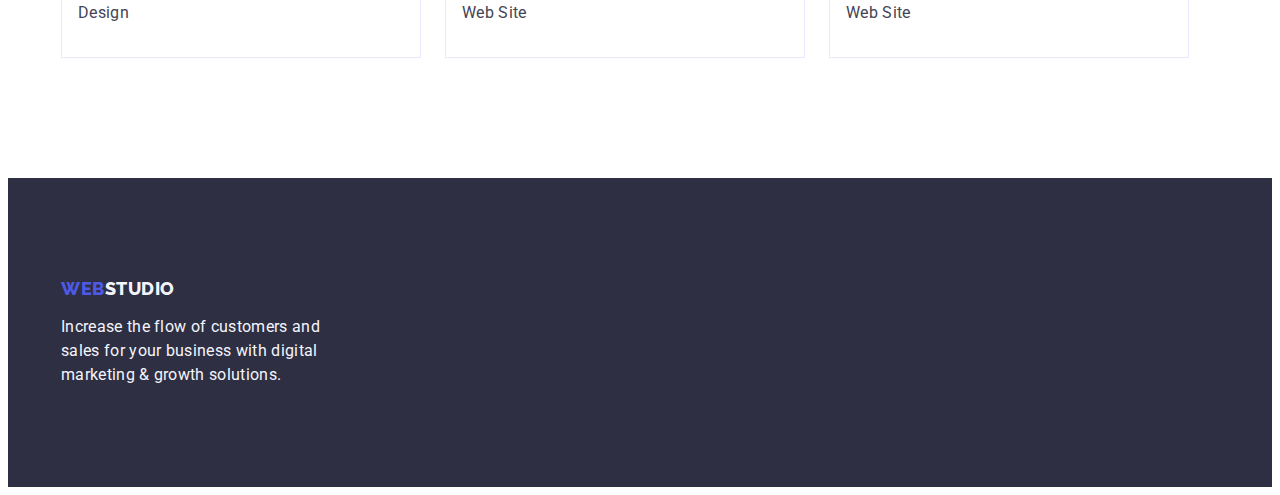
==== commit 387d5ed5: "last commit" ====
--- a/portfolio.html
+++ b/portfolio.html
@@ -53,7 +53,7 @@
         <!-- <aside></aside> -->
         <section class="section-portfolio">
             <div class="container">
-                <h1 hidden>Portfolio</h1>
+                <h1 class="visually-hidden">Portfolio</h1>
                 <ul class="filter-list list">
                     <li class="filter-list-item"><button class="btn-filter" type="button">All</button></li>
                     <li class="filter-list-item"><button class="btn-filter" type="button">Web Site</button></li>
@@ -160,7 +160,7 @@
     <!-- start footer -->
     <footer class="footer">
         <div class="container">
-            <a class="logo link" href="./index.html">Web<span class="logo-light">Studio</span></a>
+            <a class="logo link footer-logo" href="./index.html">Web<span class="logo-light">Studio</span></a>
             <p class="footer-text">
                 Increase the flow of customers and sales for your business with
                 digital marketing & growth solutions.
--- a/css/styles.css
+++ b/css/styles.css
@@ -64,6 +64,21 @@
     /* outline: 2px solid tomato;
     outline-offset: -2px; */
 }
+
+.visually-hidden {
+    position: absolute;
+    width: 1px;
+    height: 1px;
+    margin: -1px;
+    border: 0;
+    padding: 0;
+
+    white-space: nowrap;
+    clip-path: inset(100%);
+    clip: rect(0 0 0 0);
+    overflow: hidden;
+}
+
 /**
   |============================
   | header
@@ -97,9 +112,8 @@
 
 .logo {
     padding: 24px 0;
-    display: block;
+    display: inline-block;
     margin-right: 76px;
-
     color: var(--accent-bgc);
     font-family: Raleway, sans-serif;
     font-size: 18px;
@@ -109,6 +123,20 @@
     text-transform: uppercase;
 }
 
+.footer-logo {
+    display: inline-block;
+    margin-right: 0;
+    margin-bottom: 16px;
+    padding: 0;
+    color: var(--accent-bgc);
+    font-family: Raleway, sans-serif;
+    font-size: 18px;
+    font-weight: 800;
+    letter-spacing: 0.03em;
+    line-height: 1.17;
+    text-transform: uppercase;
+}
+
 .logo-dark {
     color: var(--main-text-color);
 }
@@ -180,6 +208,10 @@
 .section {
     padding-top: 120px;
     padding-bottom: 120px;
+}
+
+.work {
+    padding-top: 0;
 }
 
 .hero {
@@ -263,7 +295,7 @@
 }
 
 .advantages-list-item {
-    width: 400px;
+    width: 264px;
 }
 
 .advantages-list-item:not(:last-child) {
@@ -314,11 +346,14 @@
 }
 
 .our-title {
+    margin-bottom: 8px;
+
     color: var(--main-text-color);
     font-size: 20px;
     font-weight: 500;
     letter-spacing: 0.02em;
     line-height: 1.2;
+    text-align: center;
 }
 
 .section-p {
@@ -326,6 +361,7 @@
     letter-spacing: 0.02em;
     line-height: 1.5;
     font-size: 16px;
+    text-align: center;
 }
 
 .team-item {
@@ -393,9 +429,9 @@
     display: block;
 }
 
-.advantages-images {
+/* .advantages-images {
     margin-bottom: 32px;
-}
+} */
 
 .advantages-title {
     margin-bottom: 8px;
